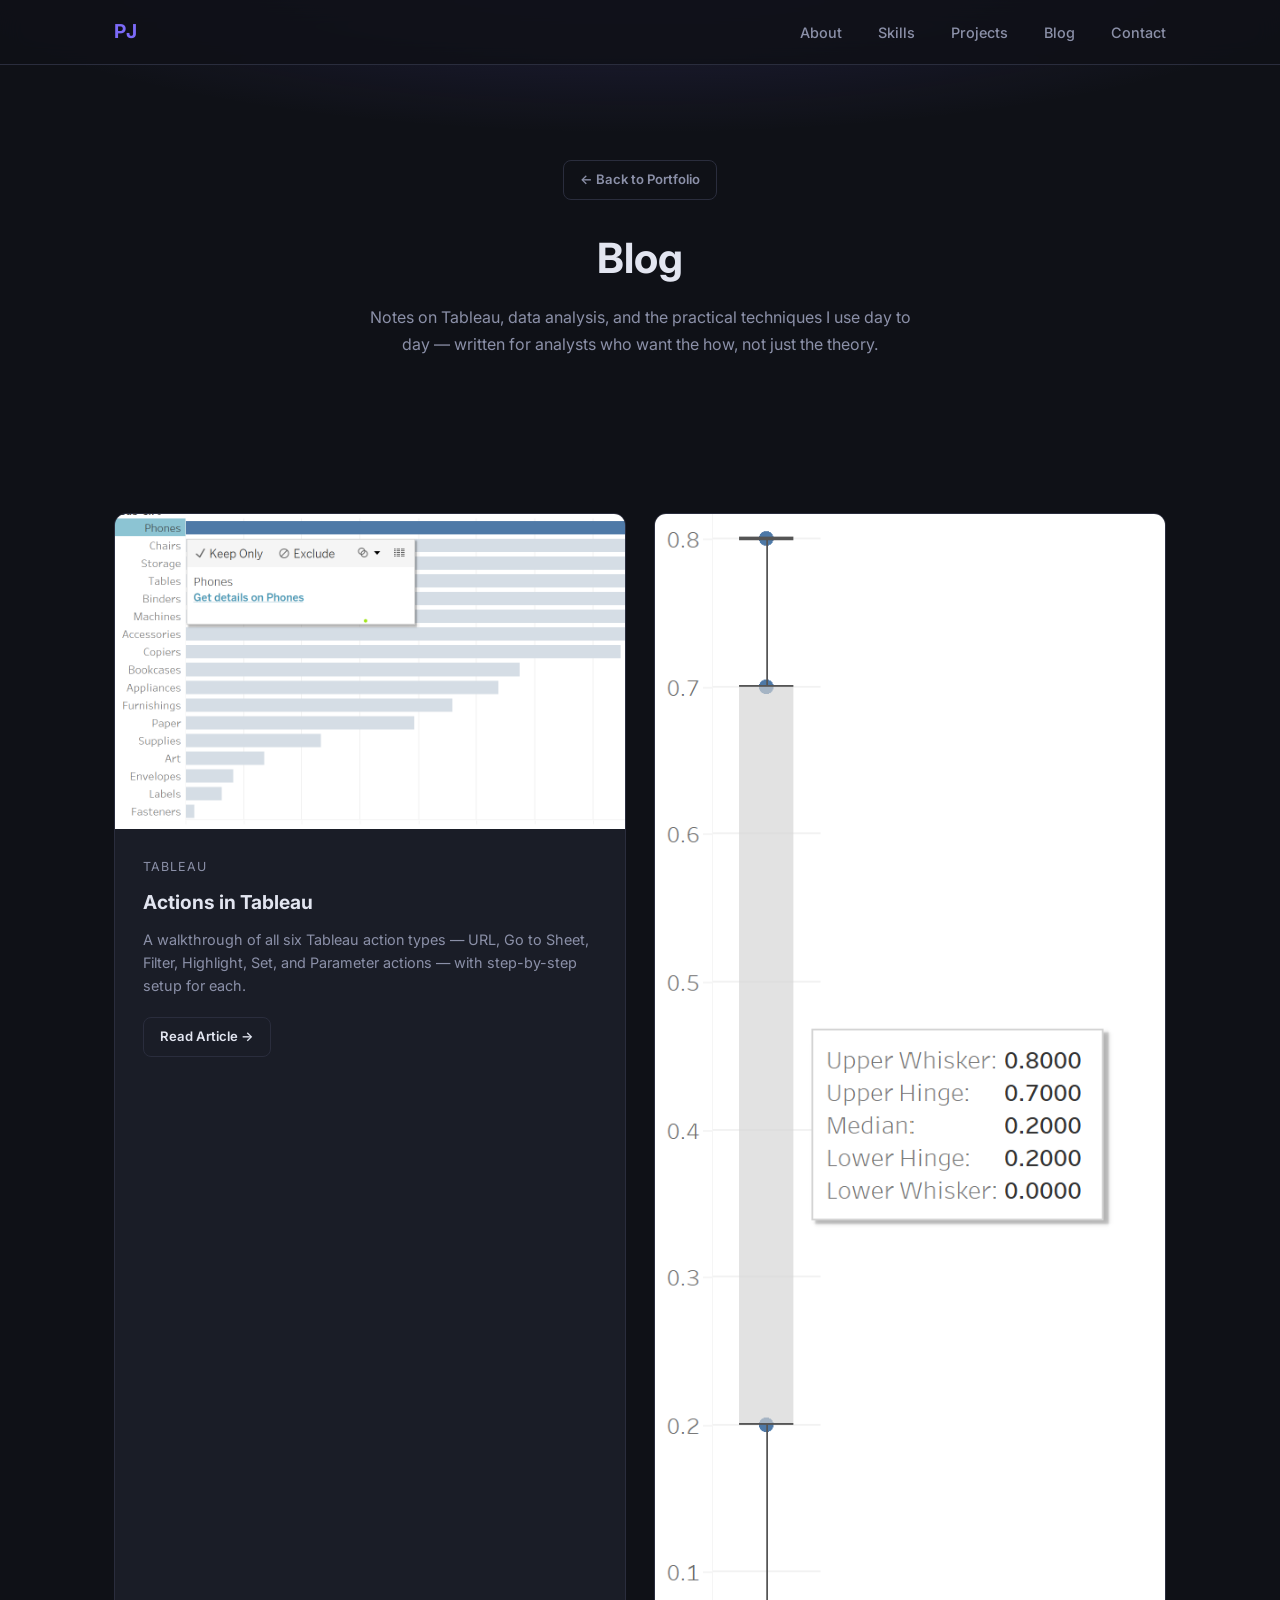
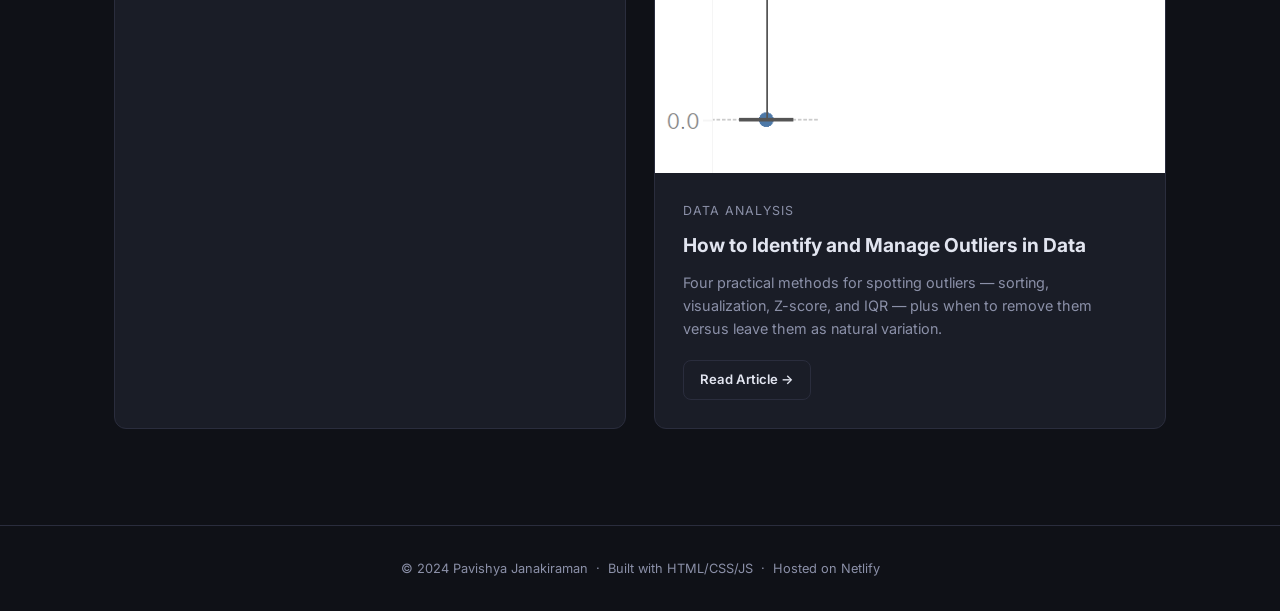
==== blog.html @ 66c2ec86 "Add Blog tab with two articles: Actions in Tableau and Managing Outliers New blog.html landing page " ====
<!DOCTYPE html>
<html lang="en">
<head>
  <meta charset="UTF-8" />
  <meta name="viewport" content="width=device-width, initial-scale=1.0" />
  <title>Blog | Pavishya Janakiraman</title>
  <link rel="stylesheet" href="css/style.css" />
  <link rel="preconnect" href="https://fonts.googleapis.com" />
  <link href="https://fonts.googleapis.com/css2?family=Inter:wght@300;400;500;600;700&display=swap" rel="stylesheet" />
</head>
<body>

  <!-- ── NAV ── -->
  <nav class="nav" id="nav">
    <div class="nav__inner">
      <a href="index.html"><span class="nav__logo">PJ</span></a>
      <ul class="nav__links" id="navLinks">
        <li><a href="index.html#about">About</a></li>
        <li><a href="index.html#skills">Skills</a></li>
        <li><a href="index.html#projects">Projects</a></li>
        <li><a href="blog.html">Blog</a></li>
        <li><a href="index.html#contact">Contact</a></li>
      </ul>
      <button class="nav__hamburger" id="hamburger" aria-label="Toggle menu">
        <span></span><span></span><span></span>
      </button>
    </div>
  </nav>

  <!-- ── HEADER ── -->
  <header class="gallery-header">
    <div class="gallery-header__back">
      <a href="index.html" class="btn btn--ghost btn--small">← Back to Portfolio</a>
    </div>
    <h1>Blog</h1>
    <p>
      Notes on Tableau, data analysis, and the practical techniques I use day to day —
      written for analysts who want the how, not just the theory.
    </p>
  </header>

  <!-- ── BLOG GRID ── -->
  <section class="section">
    <div class="container blog__grid">

      <a href="blog-actions-in-tableau.html" class="project-card blog-card">
        <img src="assets/images/blog/tableau-url-action.png" alt="Tableau URL action menu showing a dynamic link generated from a selected mark" class="project-card__image" />
        <div class="blog-card__body">
          <div class="blog-card__meta">Tableau</div>
          <h3 class="blog-card__title">Actions in Tableau</h3>
          <p class="blog-card__excerpt">
            A walkthrough of all six Tableau action types — URL, Go to Sheet, Filter, Highlight,
            Set, and Parameter actions — with step-by-step setup for each.
          </p>
          <span class="btn btn--small btn--secondary">Read Article →</span>
        </div>
      </a>

      <a href="blog-managing-outliers.html" class="project-card blog-card">
        <img src="assets/images/blog/outliers-boxplot.png" alt="Box and whisker plot showing quartile ranges used to identify outliers" class="project-card__image" />
        <div class="blog-card__body">
          <div class="blog-card__meta">Data Analysis</div>
          <h3 class="blog-card__title">How to Identify and Manage Outliers in Data</h3>
          <p class="blog-card__excerpt">
            Four practical methods for spotting outliers — sorting, visualization, Z-score, and
            IQR — plus when to remove them versus leave them as natural variation.
          </p>
          <span class="btn btn--small btn--secondary">Read Article →</span>
        </div>
      </a>

    </div>
  </section>

  <!-- ── FOOTER ── -->
  <footer class="footer">
    <p>© 2024 Pavishya Janakiraman &nbsp;·&nbsp; Built with HTML/CSS/JS &nbsp;·&nbsp; Hosted on Netlify</p>
  </footer>

  <script src="js/main.js"></script>
</body>
</html>
---- css/style.css ----
/* =====================================================
   Pavishya Portfolio — style.css
   Design: Clean dark-mode professional with colour-
   coded skill tags matching the tool ecosystem
   ===================================================== */

:root {
  --bg:          #0f1117;
  --bg-card:     #1a1d27;
  --bg-alt:      #141720;
  --border:      #2a2d3d;
  --text:        #e2e5f0;
  --text-muted:  #8b90a8;
  --accent:      #7c6af7;        /* purple — brand */
  --accent-soft: #a89af9;
  --bi:          #f2a553;        /* Power BI amber */
  --tableau:     #4e95d9;        /* Tableau blue */
  --sql:         #4ab07d;        /* SQL green */
  --python:      #f7cc56;        /* Python yellow */
  --qa:          #e27474;        /* QA/test red-ish */
  --other:       #8b90a8;        /* neutral */
  --health:      #e27474;
  --finance:     #4e95d9;
  --qa-domain:   #7c6af7;
  --radius:      12px;
  --shadow:      0 4px 24px rgba(0,0,0,0.35);
  --transition:  0.2s ease;
}

*, *::before, *::after { box-sizing: border-box; margin: 0; padding: 0; }

html { scroll-behavior: smooth; font-size: 16px; }

body {
  font-family: 'Inter', -apple-system, BlinkMacSystemFont, sans-serif;
  background: var(--bg);
  color: var(--text);
  line-height: 1.65;
  -webkit-font-smoothing: antialiased;
}

a { color: inherit; text-decoration: none; }
ul { list-style: none; }

/* ── CONTAINER ── */
.container {
  max-width: 1100px;
  margin: 0 auto;
  padding: 0 24px;
}

/* ── SECTION BASE ── */
.section {
  padding: 96px 0;
}
.section__title {
  font-size: 2rem;
  font-weight: 700;
  text-align: center;
  margin-bottom: 56px;
  position: relative;
}
.section__title::after {
  content: '';
  display: block;
  width: 48px;
  height: 3px;
  background: var(--accent);
  border-radius: 2px;
  margin: 12px auto 0;
}

/* ── NAV ── */
.nav {
  position: fixed;
  top: 0; left: 0; right: 0;
  z-index: 100;
  background: rgba(15, 17, 23, 0.88);
  backdrop-filter: blur(12px);
  border-bottom: 1px solid var(--border);
  transition: var(--transition);
}
.nav__inner {
  max-width: 1100px;
  margin: 0 auto;
  padding: 0 24px;
  height: 64px;
  display: flex;
  align-items: center;
  justify-content: space-between;
}
.nav__logo {
  font-weight: 700;
  font-size: 1.2rem;
  color: var(--accent);
  letter-spacing: 2px;
}
.nav__links {
  display: flex;
  gap: 36px;
}
.nav__links a {
  font-size: 0.9rem;
  font-weight: 500;
  color: var(--text-muted);
  transition: color var(--transition);
}
.nav__links a:hover { color: var(--text); }
.nav__hamburger {
  display: none;
  flex-direction: column;
  gap: 5px;
  background: none;
  border: none;
  cursor: pointer;
  padding: 4px;
}
.nav__hamburger span {
  display: block;
  width: 22px;
  height: 2px;
  background: var(--text);
  border-radius: 2px;
  transition: var(--transition);
}

/* ── HERO ── */
.hero {
  min-height: 100vh;
  display: flex;
  flex-direction: column;
  justify-content: center;
  align-items: center;
  text-align: center;
  padding: 120px 24px 80px;
  background:
    radial-gradient(ellipse 80% 60% at 50% -10%, rgba(124,106,247,0.18) 0%, transparent 70%),
    var(--bg);
}
.hero__greeting {
  font-size: 1rem;
  color: var(--accent-soft);
  font-weight: 500;
  letter-spacing: 0.08em;
  text-transform: uppercase;
  margin-bottom: 12px;
}
.hero__name {
  font-size: clamp(2.4rem, 6vw, 4rem);
  font-weight: 700;
  letter-spacing: -0.02em;
  line-height: 1.1;
  margin-bottom: 8px;
}
.hero__title {
  font-size: clamp(1.2rem, 3vw, 1.8rem);
  font-weight: 300;
  color: var(--text-muted);
  margin-bottom: 16px;
}
.hero__stack {
  font-size: 0.95rem;
  font-weight: 500;
  color: var(--accent);
  letter-spacing: 0.05em;
  margin-bottom: 20px;
}
.hero__tagline {
  font-size: 1rem;
  color: var(--text-muted);
  max-width: 520px;
  margin: 0 auto 40px;
  line-height: 1.75;
}
.hero__ctas {
  display: flex;
  gap: 14px;
  flex-wrap: wrap;
  justify-content: center;
}
.hero__scroll {
  position: absolute;
  bottom: 40px;
  left: 50%;
  transform: translateX(-50%);
  display: flex;
  flex-direction: column;
  align-items: center;
  gap: 8px;
  color: var(--text-muted);
  font-size: 0.75rem;
  letter-spacing: 0.1em;
  text-transform: uppercase;
  animation: fadeInUp 1s 1s both;
}
.hero__scroll-line {
  width: 1px;
  height: 40px;
  background: linear-gradient(to bottom, var(--text-muted), transparent);
  animation: scrollPulse 2s ease-in-out infinite;
}

/* ── BUTTONS ── */
.btn {
  display: inline-flex;
  align-items: center;
  gap: 8px;
  padding: 12px 24px;
  border-radius: 8px;
  font-size: 0.9rem;
  font-weight: 600;
  transition: all var(--transition);
  cursor: pointer;
  border: none;
  white-space: nowrap;
}
.btn--primary {
  background: var(--accent);
  color: #fff;
}
.btn--primary:hover { background: var(--accent-soft); transform: translateY(-1px); }
.btn--secondary {
  background: transparent;
  color: var(--text);
  border: 1.5px solid var(--border);
}
.btn--secondary:hover { border-color: var(--accent); color: var(--accent); transform: translateY(-1px); }
.btn--ghost {
  background: transparent;
  color: var(--text-muted);
  border: 1.5px solid var(--border);
}
.btn--ghost:hover { color: var(--text); border-color: var(--text-muted); transform: translateY(-1px); }
.btn--small {
  padding: 8px 16px;
  font-size: 0.82rem;
}

/* ── ABOUT ── */
.about { background: var(--bg-alt); }
.about__grid {
  display: grid;
  grid-template-columns: 1fr 300px;
  gap: 64px;
  align-items: start;
}
.about__text p {
  color: var(--text-muted);
  margin-bottom: 16px;
  font-size: 1rem;
}
.about__text strong { color: var(--text); }
.about__meta {
  display: flex;
  flex-wrap: wrap;
  gap: 12px;
  margin-top: 24px;
}
.about__meta span {
  font-size: 0.82rem;
  color: var(--text-muted);
  background: var(--bg-card);
  padding: 6px 14px;
  border-radius: 20px;
  border: 1px solid var(--border);
}
.about__highlights {
  display: grid;
  grid-template-columns: 1fr 1fr;
  gap: 16px;
}
.highlight-card {
  background: var(--bg-card);
  border: 1px solid var(--border);
  border-radius: var(--radius);
  padding: 24px 16px;
  text-align: center;
  transition: border-color var(--transition);
}
.highlight-card:hover { border-color: var(--accent); }
.highlight-card__num {
  display: block;
  font-size: 2rem;
  font-weight: 700;
  color: var(--accent);
  line-height: 1;
  margin-bottom: 6px;
}
.highlight-card__label {
  font-size: 0.75rem;
  color: var(--text-muted);
  font-weight: 500;
}

/* ── SKILLS ── */
.skills__grid {
  display: grid;
  grid-template-columns: repeat(2, 1fr);
  gap: 32px;
}
.skill-group {
  background: var(--bg-card);
  border: 1px solid var(--border);
  border-radius: var(--radius);
  padding: 24px 28px;
  transition: border-color var(--transition);
}
.skill-group:hover { border-color: var(--accent); }
.skill-group__title {
  font-size: 0.8rem;
  font-weight: 600;
  letter-spacing: 0.1em;
  text-transform: uppercase;
  color: var(--text-muted);
  margin-bottom: 16px;
}
.skill-tags { display: flex; flex-wrap: wrap; gap: 8px; }

/* ── TAGS ── */
.tag {
  font-size: 0.78rem;
  font-weight: 600;
  padding: 4px 12px;
  border-radius: 20px;
  letter-spacing: 0.02em;
}
.tag--bi      { background: rgba(242,165,83,0.15);  color: var(--bi); }
.tag--tableau { background: rgba(78,149,217,0.15);  color: var(--tableau); }
.tag--sql     { background: rgba(74,176,125,0.15);  color: var(--sql); }
.tag--python  { background: rgba(247,204,86,0.15);  color: var(--python); }
.tag--qa      { background: rgba(226,116,116,0.15); color: var(--qa); }
.tag--other   { background: rgba(139,144,168,0.15); color: var(--other); }

/* ── PROJECTS ── */
.projects { background: var(--bg-alt); }
.projects__grid {
  display: grid;
  grid-template-columns: repeat(3, 1fr);
  gap: 28px;
}
.project-card {
  background: var(--bg-card);
  border: 1px solid var(--border);
  border-radius: var(--radius);
  display: flex;
  flex-direction: column;
  transition: border-color var(--transition), transform var(--transition), box-shadow var(--transition);
  overflow: hidden;
}
.project-card:hover {
  border-color: var(--accent);
  transform: translateY(-4px);
  box-shadow: var(--shadow);
}
.project-card__header {
  padding: 28px 28px 0;
}
.project-card__domain {
  display: inline-block;
  font-size: 0.72rem;
  font-weight: 700;
  letter-spacing: 0.1em;
  text-transform: uppercase;
  padding: 3px 10px;
  border-radius: 4px;
  margin-bottom: 14px;
}
.domain--health  { background: rgba(226,116,116,0.15); color: var(--health); }
.domain--finance { background: rgba(78,149,217,0.15);  color: var(--finance); }
.domain--qa      { background: rgba(124,106,247,0.15); color: var(--qa-domain); }

.project-card__title {
  font-size: 1.1rem;
  font-weight: 700;
  margin-bottom: 10px;
  line-height: 1.3;
}
.project-card__hook {
  font-size: 0.875rem;
  color: var(--text-muted);
  line-height: 1.6;
  padding-bottom: 20px;
  border-bottom: 1px solid var(--border);
}
.project-card__body {
  padding: 20px 28px;
  flex: 1;
}
.project-card__tags { display: flex; flex-wrap: wrap; gap: 6px; margin-bottom: 16px; }
.project-card__bullets {
  list-style: none;
}
.project-card__bullets li {
  font-size: 0.82rem;
  color: var(--text-muted);
  padding: 4px 0 4px 16px;
  position: relative;
  line-height: 1.5;
}
.project-card__bullets li::before {
  content: '→';
  position: absolute;
  left: 0;
  color: var(--accent);
  font-size: 0.75rem;
}
.project-card__footer {
  padding: 20px 28px 28px;
  display: flex;
  gap: 10px;
  flex-wrap: wrap;
}

/* ── GALLERY (dashboard-gallery.html) ── */
.gallery-header {
  padding: 160px 24px 60px;
  text-align: center;
  background:
    radial-gradient(ellipse 80% 60% at 50% -10%, rgba(124,106,247,0.18) 0%, transparent 70%),
    var(--bg);
}
.gallery-header__back { margin-bottom: 24px; }
.gallery-header h1 {
  font-size: clamp(1.8rem, 4vw, 2.6rem);
  font-weight: 700;
  margin-bottom: 12px;
}
.gallery-header p {
  color: var(--text-muted);
  max-width: 560px;
  margin: 0 auto;
}
.gallery__list {
  display: flex;
  flex-direction: column;
  gap: 48px;
}
.project-card__image {
  width: 100%;
  display: block;
}

/* ── BLOG ── */
.blog__grid {
  display: grid;
  grid-template-columns: repeat(2, 1fr);
  gap: 28px;
}
.blog-card__body { padding: 28px; }
.blog-card__meta {
  font-size: 0.78rem;
  color: var(--text-muted);
  text-transform: uppercase;
  letter-spacing: 0.08em;
  margin-bottom: 12px;
}
.blog-card__title { font-size: 1.2rem; font-weight: 700; margin-bottom: 12px; line-height: 1.35; }
.blog-card__excerpt { font-size: 0.9rem; color: var(--text-muted); line-height: 1.6; margin-bottom: 20px; }

.article {
  max-width: 760px;
  margin: 0 auto;
}
.article h2 {
  font-size: 1.4rem;
  font-weight: 700;
  margin: 40px 0 16px;
}
.article h3 {
  font-size: 1.1rem;
  font-weight: 700;
  margin: 28px 0 12px;
  color: var(--accent-soft);
}
.article p {
  font-size: 0.95rem;
  color: var(--text-muted);
  line-height: 1.8;
  margin-bottom: 16px;
}
.article ul, .article ol {
  margin: 0 0 16px 20px;
  color: var(--text-muted);
  font-size: 0.95rem;
  line-height: 1.8;
}
.article ul { list-style: disc; }
.article ol { list-style: decimal; }
.article strong { color: var(--text); }
.article code {
  background: var(--bg-card);
  border: 1px solid var(--border);
  padding: 2px 6px;
  border-radius: 4px;
  font-size: 0.85em;
}
.article figure { margin: 24px 0; }
.article img {
  width: 100%;
  border-radius: var(--radius);
  border: 1px solid var(--border);
  display: block;
}
.article figcaption {
  font-size: 0.8rem;
  color: var(--text-muted);
  text-align: center;
  margin-top: 8px;
}
.article__refs a {
  color: var(--accent-soft);
  word-break: break-all;
  text-decoration: underline;
}

/* ── CONTACT ── */
.contact__inner { text-align: center; }
.contact__text {
  font-size: 1.05rem;
  color: var(--text-muted);
  margin-bottom: 40px;
  line-height: 1.8;
}
.contact__links {
  display: flex;
  gap: 32px;
  justify-content: center;
  flex-wrap: wrap;
}
.contact__link {
  display: flex;
  align-items: center;
  gap: 10px;
  font-size: 0.95rem;
  font-weight: 500;
  color: var(--text-muted);
  transition: color var(--transition);
  padding: 10px 20px;
  border: 1px solid var(--border);
  border-radius: 8px;
}
.contact__link:hover { color: var(--accent); border-color: var(--accent); }

/* ── FOOTER ── */
.footer {
  text-align: center;
  padding: 32px 24px;
  font-size: 0.8rem;
  color: var(--text-muted);
  border-top: 1px solid var(--border);
  background: var(--bg);
}

/* ── ANIMATIONS ── */
@keyframes fadeInUp {
  from { opacity: 0; transform: translateY(20px); }
  to   { opacity: 1; transform: translateY(0); }
}
@keyframes scrollPulse {
  0%, 100% { opacity: 0.4; }
  50%       { opacity: 1; }
}

/* ── RESPONSIVE ── */
@media (max-width: 1024px) {
  .projects__grid { grid-template-columns: 1fr 1fr; }
}

@media (max-width: 768px) {
  .nav__links { display: none; flex-direction: column; position: absolute; top: 64px; left: 0; right: 0;
    background: var(--bg-card); border-bottom: 1px solid var(--border); padding: 16px 24px 24px; gap: 20px; }
  .nav__links.open { display: flex; }
  .nav__hamburger { display: flex; }

  .hero { padding: 100px 24px 80px; }

  .about__grid { grid-template-columns: 1fr; gap: 40px; }
  .about__highlights { grid-template-columns: repeat(4, 1fr); }

  .skills__grid { grid-template-columns: 1fr; }

  .projects__grid { grid-template-columns: 1fr; }
  .blog__grid { grid-template-columns: 1fr; }

  .section { padding: 64px 0; }
  .section__title { font-size: 1.6rem; margin-bottom: 40px; }

  .contact__links { flex-direction: column; align-items: center; }
}

@media (max-width: 480px) {
  .about__highlights { grid-template-columns: 1fr 1fr; }
  .hero__ctas { flex-direction: column; align-items: center; }
}
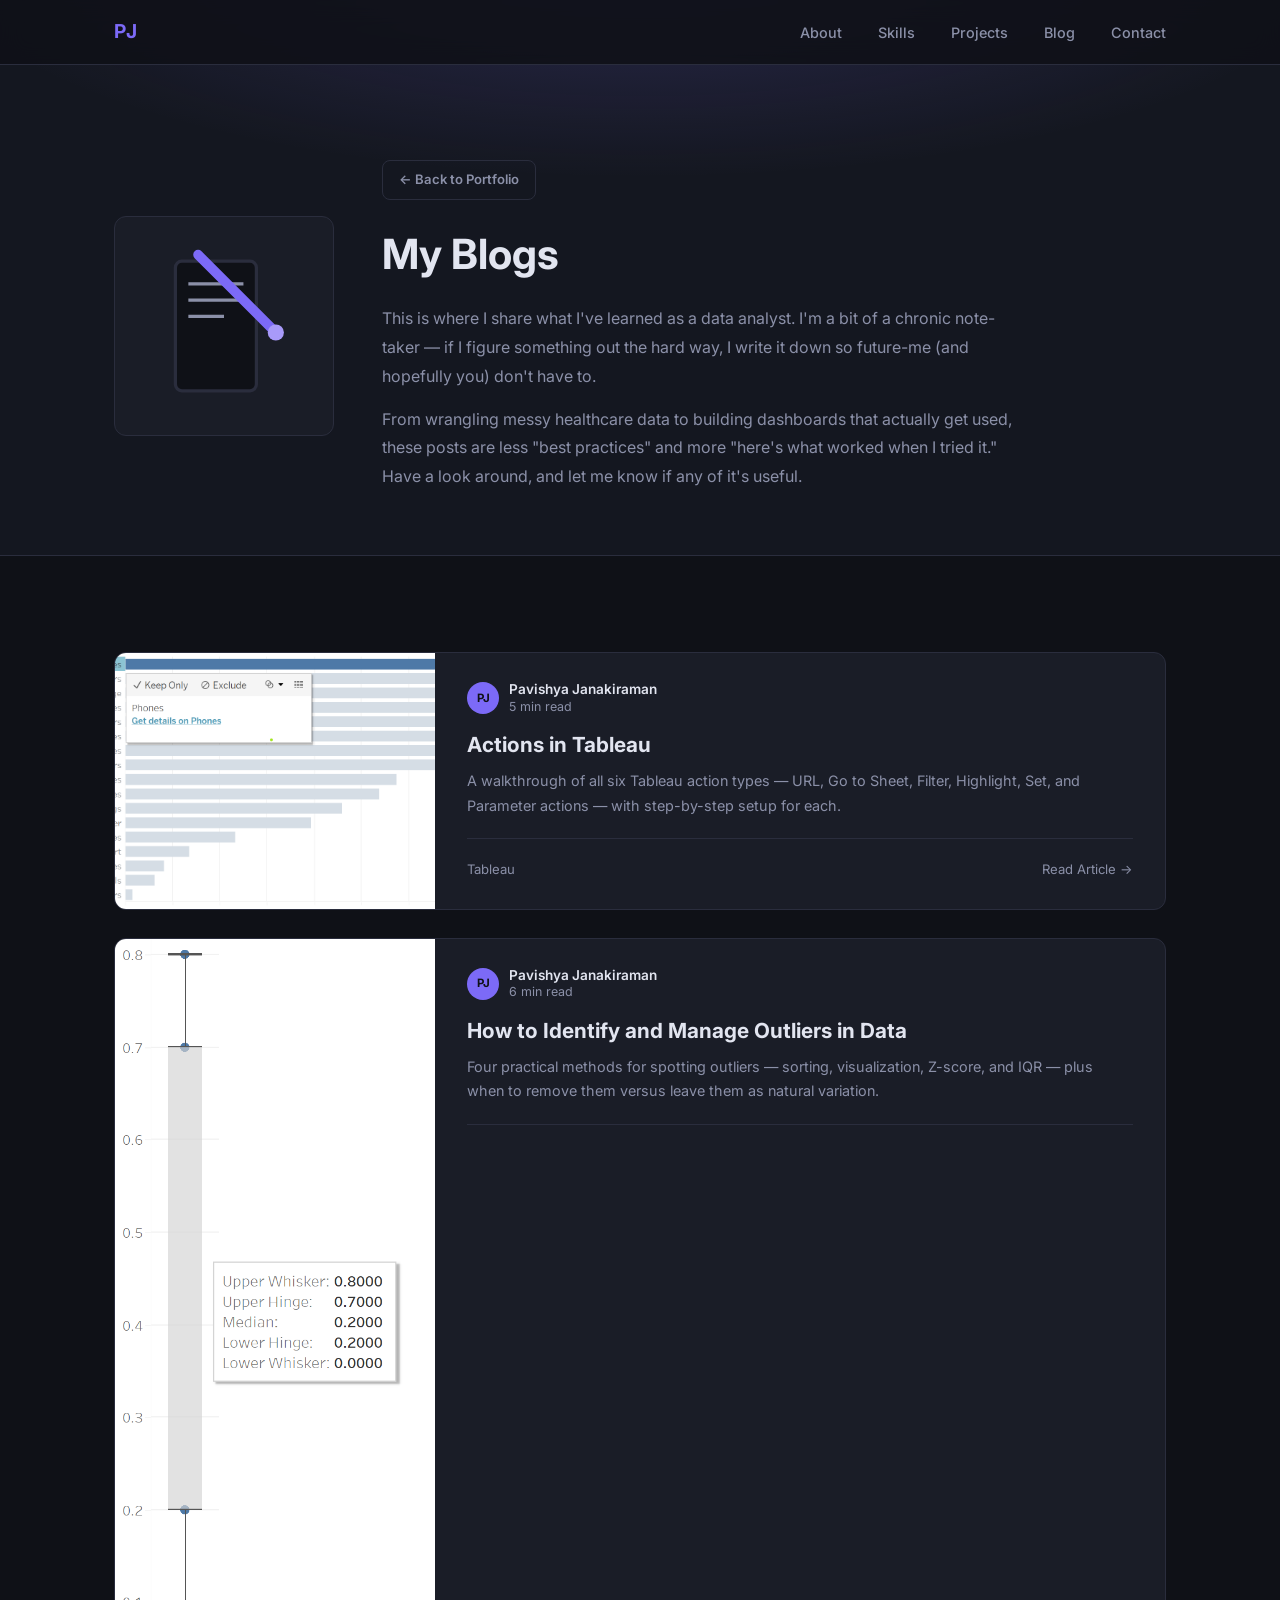
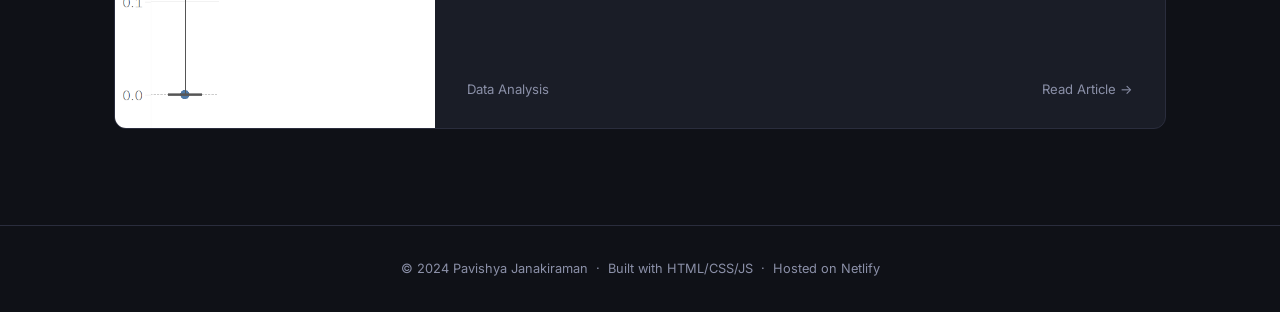
==== commit 47ffe4ef: "Redesign blog page: hero banner + horizontal post list Replace the grid-card blog layout with a Wix-" ====
--- a/blog.html
+++ b/blog.html
@@ -3,7 +3,7 @@
 <head>
   <meta charset="UTF-8" />
   <meta name="viewport" content="width=device-width, initial-scale=1.0" />
-  <title>Blog | Pavishya Janakiraman</title>
+  <title>My Blogs | Pavishya Janakiraman</title>
   <link rel="stylesheet" href="css/style.css" />
   <link rel="preconnect" href="https://fonts.googleapis.com" />
   <link href="https://fonts.googleapis.com/css2?family=Inter:wght@300;400;500;600;700&display=swap" rel="stylesheet" />
@@ -27,45 +27,81 @@
     </div>
   </nav>
 
-  <!-- ── HEADER ── -->
-  <header class="gallery-header">
-    <div class="gallery-header__back">
-      <a href="index.html" class="btn btn--ghost btn--small">← Back to Portfolio</a>
+  <!-- ── HERO ── -->
+  <header class="blog-hero">
+    <div class="blog-hero__inner">
+      <svg class="blog-hero__icon" viewBox="0 0 100 100" xmlns="http://www.w3.org/2000/svg">
+        <rect x="20" y="10" width="50" height="80" rx="4" fill="var(--bg)" stroke="var(--border)" stroke-width="2"/>
+        <line x1="28" y1="24" x2="62" y2="24" stroke="var(--text-muted)" stroke-width="2"/>
+        <line x1="28" y1="34" x2="62" y2="34" stroke="var(--text-muted)" stroke-width="2"/>
+        <line x1="28" y1="44" x2="50" y2="44" stroke="var(--text-muted)" stroke-width="2"/>
+        <line x1="34" y1="6" x2="80" y2="52" stroke="var(--accent)" stroke-width="6" stroke-linecap="round"/>
+        <circle cx="82" cy="54" r="5" fill="var(--accent-soft)"/>
+      </svg>
+      <div class="blog-hero__text">
+        <div class="blog-hero__back">
+          <a href="index.html" class="btn btn--ghost btn--small">← Back to Portfolio</a>
+        </div>
+        <h1>My Blogs</h1>
+        <p>
+          This is where I share what I've learned as a data analyst. I'm a bit of a
+          chronic note-taker — if I figure something out the hard way, I write it down
+          so future-me (and hopefully you) don't have to.
+        </p>
+        <p>
+          From wrangling messy healthcare data to building dashboards that actually get
+          used, these posts are less "best practices" and more "here's what worked when
+          I tried it." Have a look around, and let me know if any of it's useful.
+        </p>
+      </div>
     </div>
-    <h1>Blog</h1>
-    <p>
-      Notes on Tableau, data analysis, and the practical techniques I use day to day —
-      written for analysts who want the how, not just the theory.
-    </p>
   </header>
 
-  <!-- ── BLOG GRID ── -->
+  <!-- ── BLOG LIST ── -->
   <section class="section">
-    <div class="container blog__grid">
+    <div class="container blog__list">
 
-      <a href="blog-actions-in-tableau.html" class="project-card blog-card">
-        <img src="assets/images/blog/tableau-url-action.png" alt="Tableau URL action menu showing a dynamic link generated from a selected mark" class="project-card__image" />
-        <div class="blog-card__body">
-          <div class="blog-card__meta">Tableau</div>
-          <h3 class="blog-card__title">Actions in Tableau</h3>
-          <p class="blog-card__excerpt">
+      <a href="blog-actions-in-tableau.html" class="blog-post">
+        <img src="assets/images/blog/tableau-url-action.png" alt="Tableau URL action menu showing a dynamic link generated from a selected mark" class="blog-post__image" />
+        <div class="blog-post__body">
+          <div class="blog-post__meta">
+            <span class="blog-post__avatar">PJ</span>
+            <div class="blog-post__byline">
+              <div class="blog-post__author">Pavishya Janakiraman</div>
+              <div class="blog-post__readtime">5 min read</div>
+            </div>
+          </div>
+          <h3 class="blog-post__title">Actions in Tableau</h3>
+          <p class="blog-post__excerpt">
             A walkthrough of all six Tableau action types — URL, Go to Sheet, Filter, Highlight,
             Set, and Parameter actions — with step-by-step setup for each.
           </p>
-          <span class="btn btn--small btn--secondary">Read Article →</span>
+          <div class="blog-post__footer">
+            <span>Tableau</span>
+            <span>Read Article →</span>
+          </div>
         </div>
       </a>
 
-      <a href="blog-managing-outliers.html" class="project-card blog-card">
-        <img src="assets/images/blog/outliers-boxplot.png" alt="Box and whisker plot showing quartile ranges used to identify outliers" class="project-card__image" />
-        <div class="blog-card__body">
-          <div class="blog-card__meta">Data Analysis</div>
-          <h3 class="blog-card__title">How to Identify and Manage Outliers in Data</h3>
-          <p class="blog-card__excerpt">
+      <a href="blog-managing-outliers.html" class="blog-post">
+        <img src="assets/images/blog/outliers-boxplot.png" alt="Box and whisker plot showing quartile ranges used to identify outliers" class="blog-post__image" />
+        <div class="blog-post__body">
+          <div class="blog-post__meta">
+            <span class="blog-post__avatar">PJ</span>
+            <div class="blog-post__byline">
+              <div class="blog-post__author">Pavishya Janakiraman</div>
+              <div class="blog-post__readtime">6 min read</div>
+            </div>
+          </div>
+          <h3 class="blog-post__title">How to Identify and Manage Outliers in Data</h3>
+          <p class="blog-post__excerpt">
             Four practical methods for spotting outliers — sorting, visualization, Z-score, and
             IQR — plus when to remove them versus leave them as natural variation.
           </p>
-          <span class="btn btn--small btn--secondary">Read Article →</span>
+          <div class="blog-post__footer">
+            <span>Data Analysis</span>
+            <span>Read Article →</span>
+          </div>
         </div>
       </a>
 
--- a/css/style.css
+++ b/css/style.css
@@ -441,21 +441,104 @@
 }
 
 /* ── BLOG ── */
-.blog__grid {
+.blog-hero {
+  padding: 160px 24px 64px;
+  background:
+    radial-gradient(ellipse 80% 60% at 50% -10%, rgba(124,106,247,0.22) 0%, transparent 70%),
+    var(--bg-alt);
+  border-bottom: 1px solid var(--border);
+}
+.blog-hero__inner {
+  max-width: 1100px;
+  margin: 0 auto;
+  padding: 0 24px;
   display: grid;
-  grid-template-columns: repeat(2, 1fr);
+  grid-template-columns: 220px 1fr;
+  gap: 48px;
+  align-items: center;
+}
+.blog-hero__icon {
+  width: 100%;
+  height: auto;
+  background: var(--bg-card);
+  border: 1px solid var(--border);
+  border-radius: var(--radius);
+  padding: 28px;
+}
+.blog-hero__back { margin-bottom: 20px; }
+.blog-hero h1 {
+  font-size: clamp(1.8rem, 4vw, 2.6rem);
+  font-weight: 700;
+  margin-bottom: 16px;
+}
+.blog-hero p {
+  color: var(--text-muted);
+  line-height: 1.8;
+  margin-bottom: 14px;
+  max-width: 640px;
+}
+.blog-hero p:last-child { margin-bottom: 0; }
+
+.blog__list {
+  display: flex;
+  flex-direction: column;
   gap: 28px;
 }
-.blog-card__body { padding: 28px; }
-.blog-card__meta {
-  font-size: 0.78rem;
-  color: var(--text-muted);
-  text-transform: uppercase;
-  letter-spacing: 0.08em;
-  margin-bottom: 12px;
-}
-.blog-card__title { font-size: 1.2rem; font-weight: 700; margin-bottom: 12px; line-height: 1.35; }
-.blog-card__excerpt { font-size: 0.9rem; color: var(--text-muted); line-height: 1.6; margin-bottom: 20px; }
+.blog-post {
+  display: grid;
+  grid-template-columns: 320px 1fr;
+  background: var(--bg-card);
+  border: 1px solid var(--border);
+  border-radius: var(--radius);
+  overflow: hidden;
+  transition: border-color var(--transition), transform var(--transition), box-shadow var(--transition);
+}
+.blog-post:hover {
+  border-color: var(--accent);
+  transform: translateY(-3px);
+  box-shadow: var(--shadow);
+}
+.blog-post__image { width: 100%; height: 100%; object-fit: cover; display: block; }
+.blog-post__body { padding: 28px 32px; display: flex; flex-direction: column; }
+.blog-post__meta {
+  display: flex;
+  align-items: center;
+  gap: 10px;
+  margin-bottom: 16px;
+}
+.blog-post__avatar {
+  width: 32px;
+  height: 32px;
+  border-radius: 50%;
+  background: var(--accent);
+  color: var(--bg);
+  font-size: 0.72rem;
+  font-weight: 700;
+  display: flex;
+  align-items: center;
+  justify-content: center;
+  flex-shrink: 0;
+}
+.blog-post__byline { line-height: 1.3; }
+.blog-post__author { font-size: 0.85rem; font-weight: 600; color: var(--text); }
+.blog-post__readtime { font-size: 0.78rem; color: var(--text-muted); }
+.blog-post__title { font-size: 1.3rem; font-weight: 700; margin-bottom: 10px; line-height: 1.35; }
+.blog-post__excerpt {
+  font-size: 0.9rem;
+  color: var(--text-muted);
+  line-height: 1.7;
+  margin-bottom: 20px;
+  padding-bottom: 20px;
+  border-bottom: 1px solid var(--border);
+}
+.blog-post__footer {
+  display: flex;
+  align-items: center;
+  justify-content: space-between;
+  margin-top: auto;
+  font-size: 0.82rem;
+  color: var(--text-muted);
+}
 
 .article {
   max-width: 760px;
@@ -580,7 +663,12 @@
   .skills__grid { grid-template-columns: 1fr; }
 
   .projects__grid { grid-template-columns: 1fr; }
-  .blog__grid { grid-template-columns: 1fr; }
+
+  .blog-hero__inner { grid-template-columns: 1fr; text-align: center; }
+  .blog-hero__icon { max-width: 160px; margin: 0 auto; }
+  .blog-hero p { margin-left: auto; margin-right: auto; }
+  .blog-post { grid-template-columns: 1fr; }
+  .blog-post__image { height: 200px; }
 
   .section { padding: 64px 0; }
   .section__title { font-size: 1.6rem; margin-bottom: 40px; }
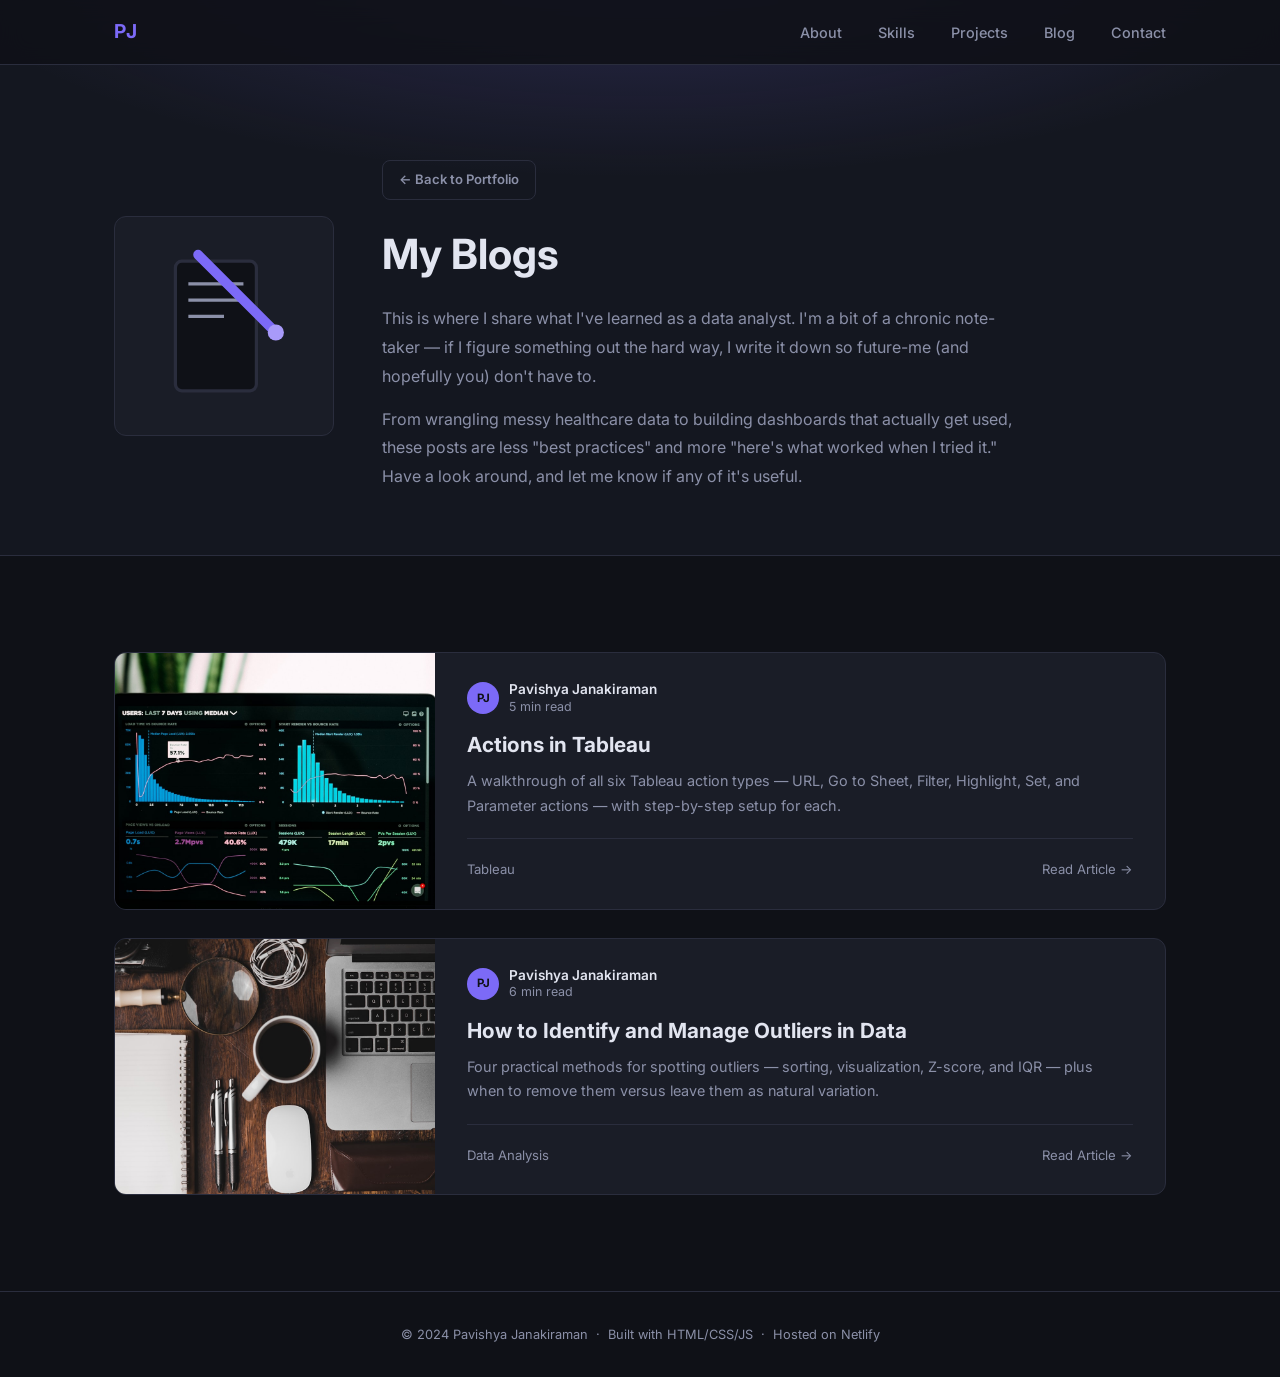
==== commit 1d45bb4c: "Use relevant stock photos for blog post thumbnails Replace the Tableau screenshot and box-plot crop " ====
--- a/blog.html
+++ b/blog.html
@@ -62,7 +62,7 @@
     <div class="container blog__list">
 
       <a href="blog-actions-in-tableau.html" class="blog-post">
-        <img src="assets/images/blog/tableau-url-action.png" alt="Tableau URL action menu showing a dynamic link generated from a selected mark" class="blog-post__image" />
+        <img src="assets/images/blog/tableau-actions-hero.jpg" alt="Laptop screen showing an interactive analytics dashboard with charts and KPIs" class="blog-post__image" />
         <div class="blog-post__body">
           <div class="blog-post__meta">
             <span class="blog-post__avatar">PJ</span>
@@ -84,7 +84,7 @@
       </a>
 
       <a href="blog-managing-outliers.html" class="blog-post">
-        <img src="assets/images/blog/outliers-boxplot.png" alt="Box and whisker plot showing quartile ranges used to identify outliers" class="blog-post__image" />
+        <img src="assets/images/blog/outliers-hero.jpg" alt="Desk flatlay with a magnifying glass, notebook, and laptop, evoking data investigation" class="blog-post__image" />
         <div class="blog-post__body">
           <div class="blog-post__meta">
             <span class="blog-post__avatar">PJ</span>
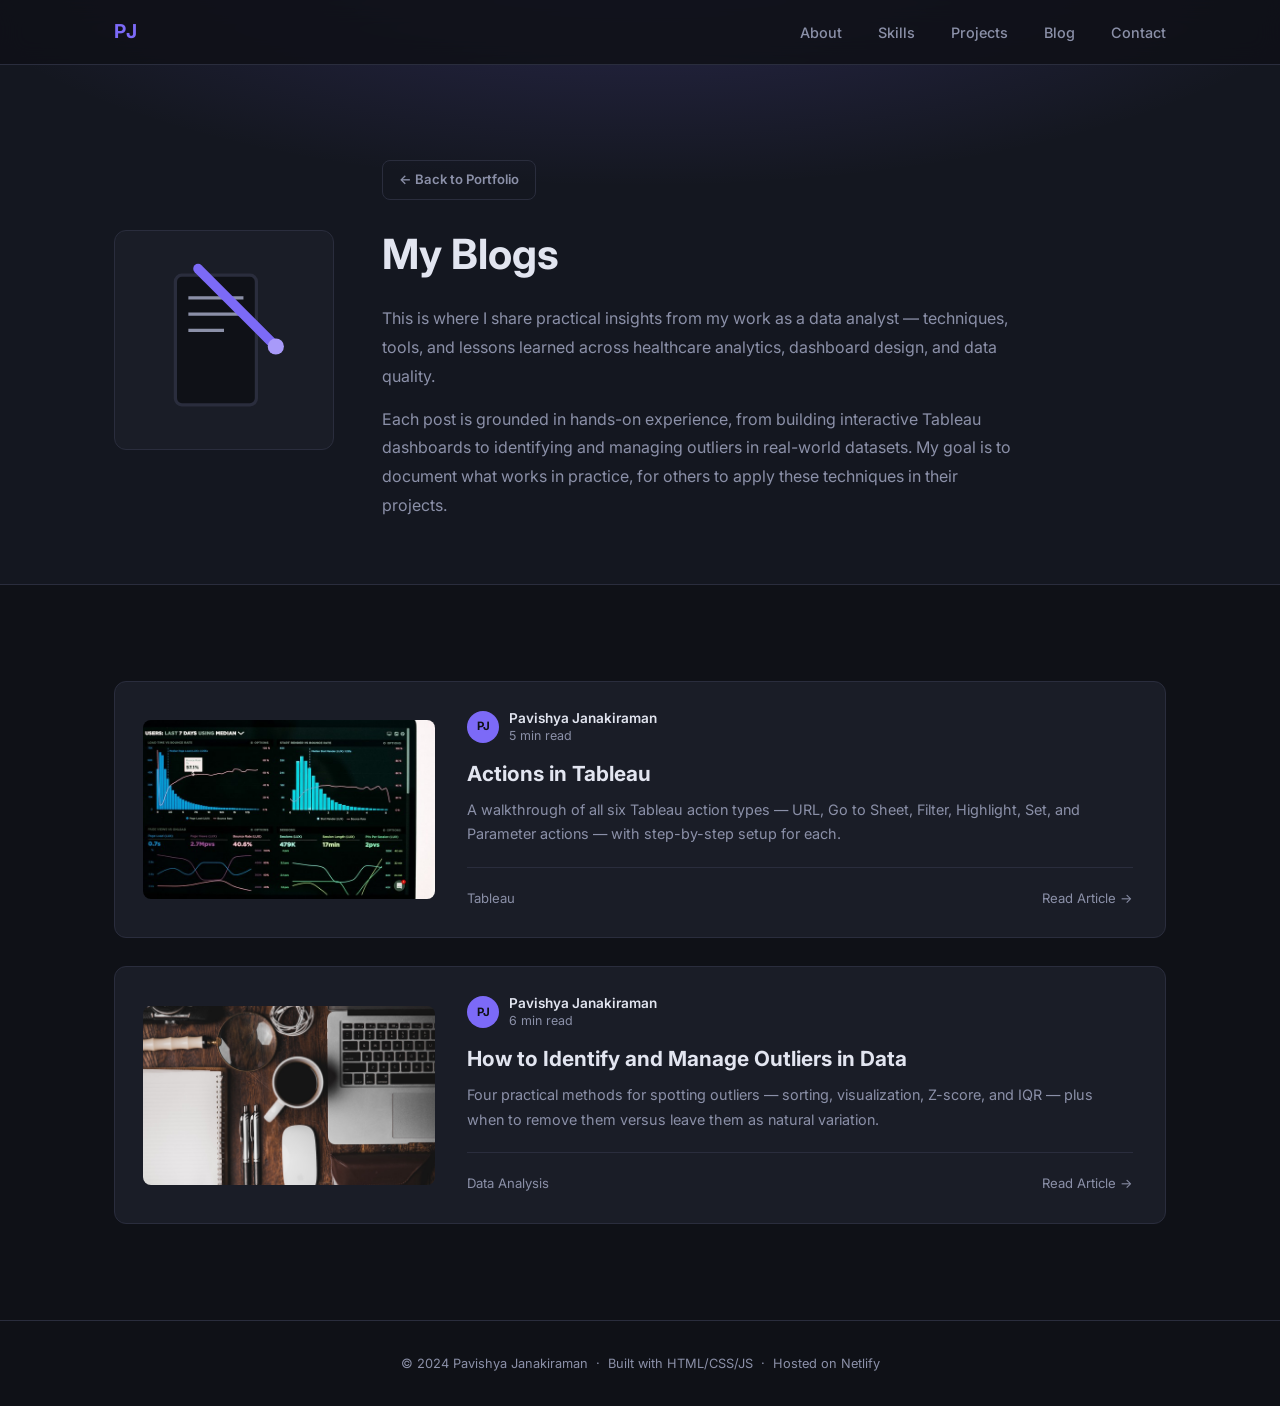
==== commit 3473274f: "Recrop Tableau thumbnail to full dashboard, professionalize blog intro - Recrop the Tableau Actions " ====
--- a/blog.html
+++ b/blog.html
@@ -44,14 +44,15 @@
         </div>
         <h1>My Blogs</h1>
         <p>
-          This is where I share what I've learned as a data analyst. I'm a bit of a
-          chronic note-taker — if I figure something out the hard way, I write it down
-          so future-me (and hopefully you) don't have to.
+          This is where I share practical insights from my work as a data analyst —
+          techniques, tools, and lessons learned across healthcare analytics, dashboard
+          design, and data quality.
         </p>
         <p>
-          From wrangling messy healthcare data to building dashboards that actually get
-          used, these posts are less "best practices" and more "here's what worked when
-          I tried it." Have a look around, and let me know if any of it's useful.
+          Each post is grounded in hands-on experience, from building interactive Tableau
+          dashboards to identifying and managing outliers in real-world datasets. My goal
+          is to document what works in practice, for others to apply these techniques in
+          their projects.
         </p>
       </div>
     </div>
--- a/css/style.css
+++ b/css/style.css
@@ -498,7 +498,7 @@
   transform: translateY(-3px);
   box-shadow: var(--shadow);
 }
-.blog-post__image { width: 100%; height: 100%; object-fit: cover; display: block; }
+.blog-post__image { width: 292px; height: 179px; object-fit: cover; display: block; align-self: center; margin: 28px 0 28px 28px; border-radius: 8px; }
 .blog-post__body { padding: 28px 32px; display: flex; flex-direction: column; }
 .blog-post__meta {
   display: flex;
@@ -668,7 +668,7 @@
   .blog-hero__icon { max-width: 160px; margin: 0 auto; }
   .blog-hero p { margin-left: auto; margin-right: auto; }
   .blog-post { grid-template-columns: 1fr; }
-  .blog-post__image { height: 200px; }
+  .blog-post__image { width: 100%; height: 200px; margin: 0; border-radius: 0; }
 
   .section { padding: 64px 0; }
   .section__title { font-size: 1.6rem; margin-bottom: 40px; }
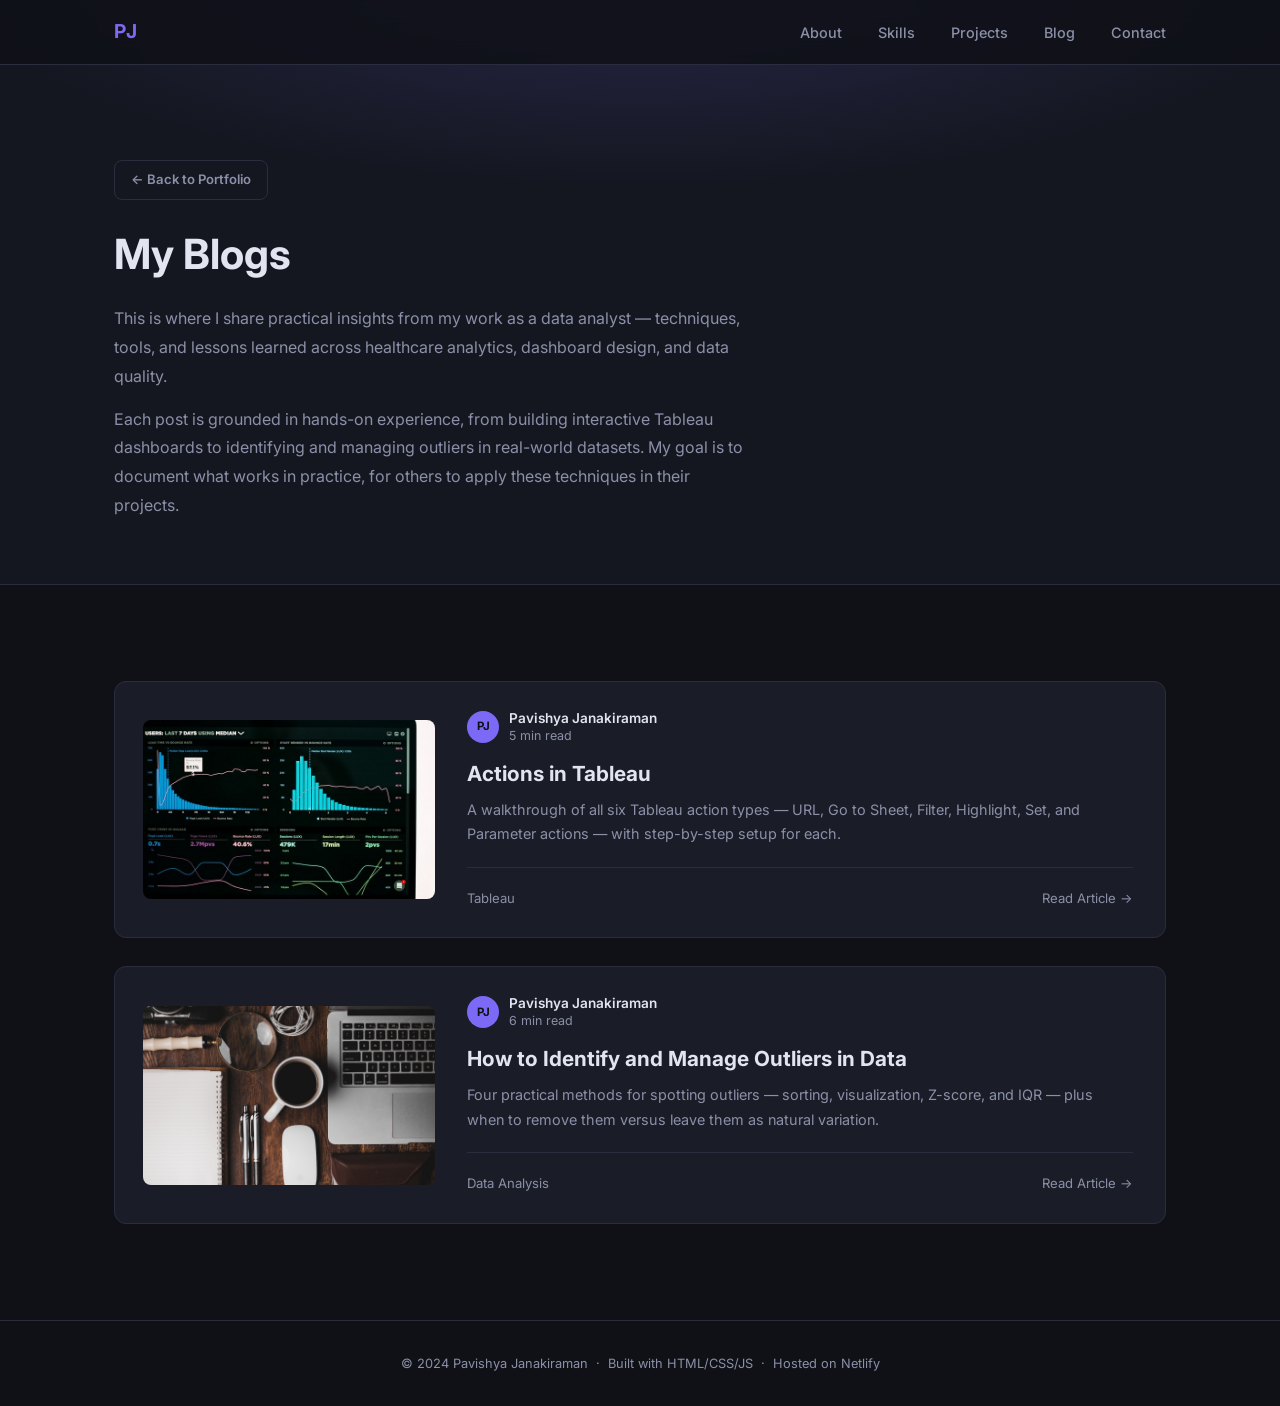
==== commit b0d2b2e3: "Remove decorative notebook icon from blog hero Co-Authored-By: Claude Sonnet 4.6 <noreply@anthropic." ====
--- a/blog.html
+++ b/blog.html
@@ -30,14 +30,6 @@
   <!-- ── HERO ── -->
   <header class="blog-hero">
     <div class="blog-hero__inner">
-      <svg class="blog-hero__icon" viewBox="0 0 100 100" xmlns="http://www.w3.org/2000/svg">
-        <rect x="20" y="10" width="50" height="80" rx="4" fill="var(--bg)" stroke="var(--border)" stroke-width="2"/>
-        <line x1="28" y1="24" x2="62" y2="24" stroke="var(--text-muted)" stroke-width="2"/>
-        <line x1="28" y1="34" x2="62" y2="34" stroke="var(--text-muted)" stroke-width="2"/>
-        <line x1="28" y1="44" x2="50" y2="44" stroke="var(--text-muted)" stroke-width="2"/>
-        <line x1="34" y1="6" x2="80" y2="52" stroke="var(--accent)" stroke-width="6" stroke-linecap="round"/>
-        <circle cx="82" cy="54" r="5" fill="var(--accent-soft)"/>
-      </svg>
       <div class="blog-hero__text">
         <div class="blog-hero__back">
           <a href="index.html" class="btn btn--ghost btn--small">← Back to Portfolio</a>
--- a/css/style.css
+++ b/css/style.css
@@ -452,18 +452,6 @@
   max-width: 1100px;
   margin: 0 auto;
   padding: 0 24px;
-  display: grid;
-  grid-template-columns: 220px 1fr;
-  gap: 48px;
-  align-items: center;
-}
-.blog-hero__icon {
-  width: 100%;
-  height: auto;
-  background: var(--bg-card);
-  border: 1px solid var(--border);
-  border-radius: var(--radius);
-  padding: 28px;
 }
 .blog-hero__back { margin-bottom: 20px; }
 .blog-hero h1 {
@@ -664,8 +652,7 @@
 
   .projects__grid { grid-template-columns: 1fr; }
 
-  .blog-hero__inner { grid-template-columns: 1fr; text-align: center; }
-  .blog-hero__icon { max-width: 160px; margin: 0 auto; }
+  .blog-hero__inner { text-align: center; }
   .blog-hero p { margin-left: auto; margin-right: auto; }
   .blog-post { grid-template-columns: 1fr; }
   .blog-post__image { width: 100%; height: 200px; margin: 0; border-radius: 0; }
